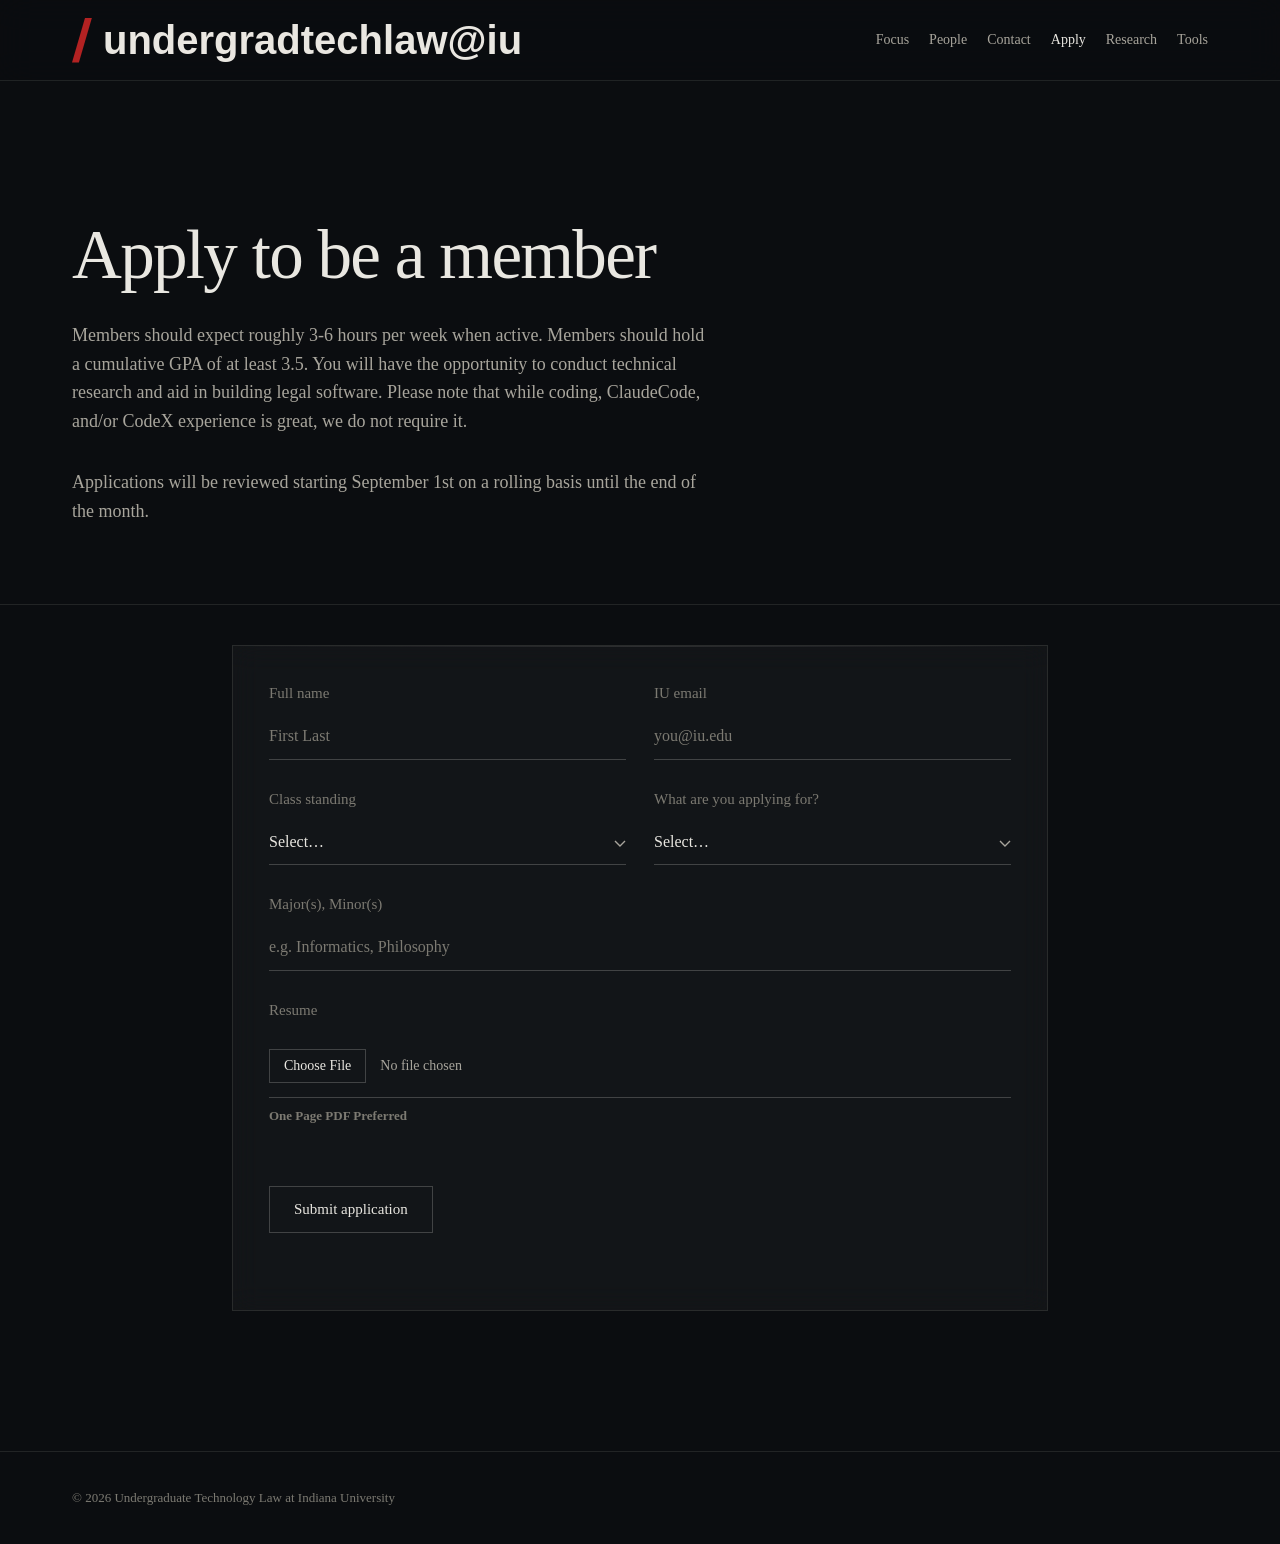
==== apply.html @ eb56303d "Update roster, application, and tracker UI" ====
<!doctype html>
<html lang="en">
<head>
<meta charset="utf-8">
<meta name="viewport" content="width=device-width, initial-scale=1">
<title>Apply · Undergraduate Technology Law at IU</title>
<meta name="description" content="Apply to join Undergraduate Technology Law at IU as a researcher or leadership member. Members should expect roughly 3-6 hours per week when active.">
<link rel="icon" href="/favicon.ico" sizes="any">
<link rel="icon" href="/assets/site-mark.svg" type="image/svg+xml">
<link rel="icon" href="/assets/favicon-32.png" sizes="32x32" type="image/png">
<link rel="icon" href="/assets/favicon-48.png" sizes="48x48" type="image/png">
<link rel="icon" href="/assets/favicon-96.png" sizes="96x96" type="image/png">
<link rel="icon" href="/assets/favicon-192.png" sizes="192x192" type="image/png">
<link rel="apple-touch-icon" href="/assets/apple-touch-icon.png">
<link rel="manifest" href="/site.webmanifest">
<meta name="theme-color" content="#0B0D10">
<link rel="canonical" href="https://www.undergradtechlaw.org/apply">
<meta property="og:type" content="website">
<meta property="og:site_name" content="Undergraduate Technology Law at IU">
<meta property="og:title" content="Apply · Undergraduate Technology Law at IU">
<meta property="og:description" content="Apply to join Undergraduate Technology Law at IU as a researcher or leadership member. Members should expect roughly 3-6 hours per week when active.">
<meta property="og:url" content="https://www.undergradtechlaw.org/apply">
<meta property="og:image" content="https://www.undergradtechlaw.org/assets/site-image.png">
<meta property="og:image:width" content="1200">
<meta property="og:image:height" content="630">
<meta property="og:image:alt" content="Red slash mark for Undergraduate Technology Law at IU">
<meta name="twitter:card" content="summary_large_image">
<meta name="twitter:title" content="Apply · Undergraduate Technology Law at IU">
<meta name="twitter:description" content="Apply to join as a researcher or leadership member. Members should expect roughly 3-6 hours per week when active.">
<meta name="twitter:image" content="https://www.undergradtechlaw.org/assets/site-image.png">
<meta name="twitter:image:alt" content="Red slash mark for Undergraduate Technology Law at IU">
<link rel="stylesheet" href="site-chrome.css">
</head>
<body>

<div class="bg" aria-hidden="true">
</div>

<header class="nav">
  <div class="wrap nav-inner">
    <a href="/" class="brand" aria-label="undergradtechlaw@iu">
      <span class="slash" aria-hidden="true"></span>
      <span class="name" data-hover-label="UTL@iu">undergradtechlaw@iu</span>
    </a>
    <nav class="nav-links">
      <a href="/#focus">Focus</a>
      <a href="/#people">People</a>
      <a href="/#contact">Contact</a>
      <a href="/apply" aria-current="page" style="color: var(--ink);">Apply</a>
      <a href="/research">Research</a>
      <a href="tools/">Tools</a>
    </nav>
  </div>
</header>

<section class="page-hero" data-screen-label="Apply Hero">
  <div class="wrap">
    <h1>Apply to be a member</h1>
    <p class="lead">Members should expect roughly 3-6 hours per week when active. Members should hold a cumulative GPA of at least 3.5. You will have the opportunity to conduct technical research and aid in building legal software. Please note that while coding, ClaudeCode, and/or CodeX experience is great, we do not require it.</p>
    <p class="lead">Applications will be reviewed starting September 1st on a rolling basis until the end of the month.</p>
  </div>
</section>

<section class="form-section" data-screen-label="Apply Form">
  <div class="wrap">
    <form class="form basin-form"
          name="membership"
          method="POST"
          action="https://usebasin.com/f/e2032128a50b"
          accept-charset="UTF-8"
          enctype="multipart/form-data">
      <input type="hidden" name="subject" value="New membership application">
      <p class="hp-field" aria-hidden="true">
        <label>Don't fill this out if you're human: <input name="_gotcha" tabindex="-1" autocomplete="off"></label>
      </p>

      <div class="row">
        <div class="field">
          <label for="m-name">Full name</label>
          <input id="m-name" name="name" type="text" placeholder="First Last" required="" autocomplete="name">
        </div>
        <div class="field">
          <label for="m-email">IU email</label>
          <input id="m-email" name="email" type="email" placeholder="you@iu.edu" required="" autocomplete="email">
        </div>
      </div>

      <div class="row">
        <div class="field">
          <label for="m-year">Class standing</label>
          <select id="m-year" name="class-standing" required="">
            <option value="" disabled="" selected="">Select…</option>
            <option value="Freshman">Freshman</option>
            <option value="Sophomore">Sophomore</option>
            <option value="Junior">Junior</option>
            <option value="Senior">Senior</option>
            <option value="Other">Other</option>
          </select>
        </div>
        <div class="field">
          <label for="m-track">What are you applying for?</label>
          <select id="m-track" name="application-track" required="">
            <option value="" disabled="" selected="">Select…</option>
            <option value="Researcher">Researcher</option>
            <option value="Leadership">Leadership</option>
          </select>
        </div>
      </div>

      <div class="field">
        <label for="m-major">Major(s), Minor(s)</label>
        <input id="m-major" name="major" type="text" placeholder="e.g. Informatics, Philosophy">
      </div>

      <div class="field file-field">
        <label for="m-resume">Resume</label>
        <input id="m-resume" name="resume" type="file" accept=".pdf,.doc,.docx" required="">
        <span class="file-hint"><strong>One Page PDF Preferred</strong></span>
      </div>

      <button class="submit" type="submit">
        <span>Submit application</span>
      </button>
      <div class="form-status" role="status" aria-live="polite"></div>
    </form>
  </div>
</section>

<footer>
  <div class="wrap foot-row">
    <span class="copyright">&copy; 2026 Undergraduate Technology Law at Indiana University</span>
  </div>
</footer>

<script src="site.js"></script>
</body>
</html>
---- site-chrome.css ----
/* ============================================================
   Shared chrome for Undergraduate Technology Law at IU
   Base tokens, background, nav, footer, type, forms.
   Used by index.html, apply.html, submit.html.
   ============================================================ */

:root {
  --bg: #0b0d10;
  --bg-base: #0b0d10;
  --bg-top: #12161b;
  --bg-bottom: #08090b;
  --bg-elev: #101317;
  --bg-rgb: 11, 13, 16;
  --ink: #e9e7e1;
  --ink-dim: #a8a59c;
  --ink-faint: #7c7a72;
  --gold: #c9a84c;
  --resolved: #a8a59c;
  --rule: rgba(233, 231, 225, 0.10);
  --rule-strong: rgba(233, 231, 225, 0.22);
  --glass-bg: rgba(233, 231, 225, 0.035);
  --glass-bg-hover: rgba(233, 231, 225, 0.07);
  --glass-border: rgba(233, 231, 225, 0.10);
  --glass-border-hover: rgba(233, 231, 225, 0.22);
  --glass-highlight: rgba(233, 231, 225, 0.12);
  --grain-opacity: 0.5;
  --serif: "Times New Roman", Times, Georgia, serif;
  --sans: "Times New Roman", Times, Georgia, serif;
  --mono: "Times New Roman", Times, Georgia, serif;
  --max: 1200px;
}

* { box-sizing: border-box; }
html { scroll-behavior: smooth; scroll-padding-top: 100px; }
@media (max-width: 760px) { html { scroll-padding-top: 132px; } }
@media (prefers-reduced-motion: reduce) { html { scroll-behavior: auto; } }
html, body { margin: 0; padding: 0; }
html { background: var(--bg); }
body {
  font-family: var(--sans);
  color: var(--ink);
  background: var(--bg);
  font-size: 16px;
  line-height: 1.55;
  font-weight: 400;
  -webkit-font-smoothing: antialiased;
  -moz-osx-font-smoothing: grayscale;
  overflow-x: hidden;
}

/* No rounded corners anywhere. Enforce globally. */
*, *::before, *::after { border-radius: 0 !important; }

a { color: inherit; text-decoration: none; }

.visually-hidden {
  position: absolute !important;
  width: 1px !important;
  height: 1px !important;
  padding: 0 !important;
  margin: -1px !important;
  overflow: hidden !important;
  clip: rect(0, 0, 0, 0) !important;
  white-space: nowrap !important;
  border: 0 !important;
}

/* Background */
.bg {
  position: fixed; inset: 0; z-index: -2;
  background:
    linear-gradient(180deg, rgba(255,255,255,0.025), transparent 260px),
    var(--bg-base);
}
.bg::after {
  content: "";
  position: absolute; inset: 0;
  background-image: url("data:image/svg+xml;utf8,<svg xmlns='http://www.w3.org/2000/svg' width='160' height='160'><filter id='n'><feTurbulence type='fractalNoise' baseFrequency='0.9' numOctaves='2' stitchTiles='stitch'/><feColorMatrix values='0 0 0 0 0.9 0 0 0 0 0.88 0 0 0 0 0.84 0 0 0 0.06 0'/></filter><rect width='100%25' height='100%25' filter='url(%23n)'/></svg>");
  opacity: var(--grain-opacity);
  mix-blend-mode: overlay;
  pointer-events: none;
}
/* Layout */
.wrap { max-width: var(--max); margin: 0 auto; padding: 0 32px; }
@media (max-width: 640px) { .wrap { padding: 0 20px; } }

/* Top nav */
.nav {
  position: sticky; top: 0; z-index: 50;
  background: rgba(var(--bg-rgb), 0.62);
  backdrop-filter: blur(18px) saturate(140%);
  -webkit-backdrop-filter: blur(18px) saturate(140%);
  border-bottom: 1px solid var(--rule);
}
.nav-inner {
  display: flex; align-items: center; justify-content: space-between;
  height: 80px;
}
.brand {
  display: inline-flex;
  align-items: center;
  gap: 11px;
  font-family: var(--serif);
  font-weight: 700;
  font-size: 40px;
  letter-spacing: 0;
  color: var(--ink);
  line-height: 1;
  perspective: 900px;
}
.brand:focus-visible {
  outline: 1px solid rgba(178, 34, 34, 0.62);
  outline-offset: 7px;
}
.brand .slash {
  width: 20px;
  height: 45px;
  background: #B22222;
  clip-path: polygon(65.6% 0, 100% 0, 34.4% 100%, 0 100%);
  flex-shrink: 0;
  transform-origin: 50% 50%;
  transition:
    transform 520ms cubic-bezier(0.22, 1, 0.36, 1),
    box-shadow 520ms cubic-bezier(0.22, 1, 0.36, 1),
    background 520ms cubic-bezier(0.22, 1, 0.36, 1);
}
.brand .name {
  position: relative;
  display: inline-block;
  font-family: "Helvetica Neue", Arial, sans-serif;
  letter-spacing: 0;
  color: var(--ink);
  white-space: nowrap;
  transition: color 360ms cubic-bezier(0.22, 1, 0.36, 1);
}
.brand .name::before {
  content: "";
  position: absolute;
  inset: -0.12em -0.24em;
  background: linear-gradient(
    110deg,
    transparent 0 34%,
    rgba(233, 231, 225, 0.12) 44%,
    rgba(178, 34, 34, 0.68) 51%,
    transparent 63% 100%
  );
  opacity: 0;
  pointer-events: none;
  transform: translateX(-28%) skewX(-16deg) scaleX(0.42);
  transform-origin: left center;
}
.brand .name::after {
  content: attr(data-hover-label);
  position: absolute;
  left: 0;
  top: 0;
  color: var(--ink);
  filter: blur(6px);
  opacity: 0;
  white-space: nowrap;
  pointer-events: none;
  text-shadow: 0 0 18px rgba(178, 34, 34, 0.34);
  transform: translate3d(-0.42em, 0.18em, 0) scale(0.94);
  transition:
    opacity 420ms cubic-bezier(0.22, 1, 0.36, 1),
    transform 520ms cubic-bezier(0.22, 1, 0.36, 1),
    filter 520ms cubic-bezier(0.22, 1, 0.36, 1);
}
.brand:hover .slash,
.brand:focus-visible .slash {
  background: #c62828;
  box-shadow: 9px 0 22px rgba(178, 34, 34, 0.34);
  transform: translateX(3px) skewX(-8deg) scaleY(0.96);
}
.brand:hover .name,
.brand:focus-visible .name {
  color: transparent;
}
.brand:hover .name::before,
.brand:focus-visible .name::before {
  animation: brand-scan 620ms cubic-bezier(0.22, 1, 0.36, 1) both;
}
.brand:hover .name::after,
.brand:focus-visible .name::after {
  filter: blur(0);
  opacity: 1;
  transform: translate3d(0, 0, 0) scale(1);
}
@keyframes brand-scan {
  0% {
    opacity: 0;
    transform: translateX(-30%) skewX(-16deg) scaleX(0.34);
  }
  36% {
    opacity: 1;
  }
  100% {
    opacity: 0;
    transform: translateX(78%) skewX(-16deg) scaleX(0.72);
  }
}
@media (prefers-reduced-motion: reduce) {
  .brand .slash,
  .brand .name,
  .brand .name::after {
    transition: none;
  }
  .brand:hover .name::before,
  .brand:focus-visible .name::before {
    animation: none;
  }
}
.nav-links {
  display: flex;
  align-items: center;
  gap: 20px;
  margin-left: auto;
  font-size: 14px;
  color: var(--ink-dim);
  font-family: var(--serif);
  letter-spacing: 0;
  text-transform: none;
}
.nav-links a {
  white-space: nowrap;
}
.nav-links a:hover { color: var(--ink); }
@media (max-width: 1040px) {
  .nav-inner {
    height: auto;
    min-height: 80px;
    flex-wrap: wrap;
    row-gap: 12px;
    padding-top: 16px;
    padding-bottom: 12px;
  }
  .nav-links {
    order: 3;
    width: 100%;
    margin-left: 0;
    padding: 10px 0 2px;
    gap: 18px;
    overflow-x: auto;
    border-top: 1px solid var(--rule);
    -webkit-overflow-scrolling: touch;
    scrollbar-width: none;
  }
  .nav-links::-webkit-scrollbar { display: none; }
  .nav-links a { flex: 0 0 auto; }
}
@media (max-width: 760px) {
  .nav-inner {
    height: auto;
    min-height: 72px;
  }
  .brand {
    gap: 8px;
    font-size: clamp(22px, 7vw, 32px);
    letter-spacing: 0;
  }
  .brand .slash {
    width: 0.5em;
    height: 1.125em;
  }
  .nav-links {
    gap: 16px;
    font-size: 13px;
  }
}
@media (max-width: 560px) {
  .brand .name {
    width: auto;
    max-width: calc(100vw - 72px);
    color: var(--ink);
    overflow: visible;
  }
  .brand .name::before,
  .brand .name::after {
    display: none;
  }
  .brand:hover .name,
  .brand:focus-visible .name {
    color: var(--ink);
  }
}

/* Type */
h1, h2, h3 { font-family: var(--serif); font-weight: 400; letter-spacing: -0.01em; margin: 0; }
h1 { font-size: clamp(40px, 5.4vw, 72px); line-height: 0.98; letter-spacing: -0.025em; }
h2 { font-size: clamp(28px, 3.4vw, 44px); line-height: 1; letter-spacing: -0.015em; }
h3 { font-size: 20px; line-height: 1.2; }

.eyebrow {
  font-family: var(--serif);
  font-size: 16px;
  text-transform: none;
  letter-spacing: 0;
  color: var(--ink-faint);
  font-weight: 400;
}
.lead { color: var(--ink-dim); font-size: 18px; line-height: 1.6; max-width: 640px; }
.small { font-size: 13px; color: var(--ink-dim); }
.mono { font-family: var(--serif); font-size: 14px; letter-spacing: 0; color: var(--ink-dim); }

/* Section scaffold */
section { padding: 120px 0; position: relative; }
section + section { border-top: 1px solid var(--rule); }
@media (max-width: 760px) { section { padding: 80px 0; } }

.sec-head {
  display: grid;
  grid-template-columns: 220px 1fr;
  gap: 64px;
  margin-bottom: 64px;
  align-items: baseline;
}
.sec-head .label .eyebrow { display: block; margin-bottom: 8px; }
.sec-head .label .num { font-family: var(--serif); font-size: 14px; color: var(--ink-faint); letter-spacing: 0; }
@media (max-width: 760px) {
  .sec-head { grid-template-columns: 1fr; gap: 16px; margin-bottom: 40px; }
}

/* Forms (shared with index.html inquiry form) */
.form {
  background: var(--glass-bg);
  backdrop-filter: blur(14px) saturate(140%);
  -webkit-backdrop-filter: blur(14px) saturate(140%);
  border: 1px solid var(--glass-border);
  padding: 36px;
  position: relative;
}
.form::before {
  content: ""; position: absolute; left: 0; right: 0; top: 0; height: 1px;
  background: linear-gradient(to right, transparent, var(--glass-highlight), transparent);
}
.form label {
  font-family: var(--serif);
  font-size: 15px;
  letter-spacing: 0;
  text-transform: none;
  color: var(--ink-faint);
  display: block;
  margin-bottom: 12px;
}
.form input, .form textarea, .form select {
  width: 100%;
  background: transparent;
  color: var(--ink);
  border: 0;
  border-bottom: 1px solid var(--rule-strong);
  padding: 10px 0 14px;
  font-family: var(--serif);
  font-size: 16px;
  outline: none;
  resize: none;
  -webkit-appearance: none;
  appearance: none;
}
.form select {
  background-image: url("data:image/svg+xml;utf8,<svg xmlns='http://www.w3.org/2000/svg' viewBox='0 0 12 8' width='12' height='8'><path d='M1 1l5 5 5-5' stroke='%23a8a59c' fill='none' stroke-width='1.4'/></svg>");
  background-repeat: no-repeat;
  background-position: right 0 center;
  padding-right: 24px;
}
.form select option { background: var(--bg-elev); color: var(--ink); }
.form textarea { min-height: 120px; line-height: 1.55; }
.form input::placeholder, .form textarea::placeholder { color: var(--ink-faint); }
.form input:focus, .form textarea:focus, .form select:focus { border-bottom-color: var(--ink-dim); }
.form .field { margin-bottom: 28px; }
.form .field:last-of-type { margin-bottom: 0; }
.form .row { display: grid; grid-template-columns: 1fr 1fr; gap: 28px; }
@media (max-width: 640px) { .form .row { grid-template-columns: 1fr; gap: 0; }
  .form .row .field { margin-bottom: 28px; } }

/* File input */
.form .file-field input[type="file"] {
  padding: 14px 0;
  font-family: var(--serif);
  font-size: 14px;
  color: var(--ink-dim);
  cursor: pointer;
}
.form .file-field input[type="file"]::file-selector-button,
.form .file-field input[type="file"]::-webkit-file-upload-button {
  appearance: none;
  background: transparent;
  color: var(--ink);
  border: 1px solid var(--rule-strong);
  padding: 8px 14px;
  margin-right: 14px;
  font-family: var(--serif);
  font-size: 14px;
  letter-spacing: 0;
  text-transform: none;
  cursor: pointer;
  transition: background 220ms ease, border-color 220ms ease;
}
.form .file-field input[type="file"]::file-selector-button:hover,
.form .file-field input[type="file"]::-webkit-file-upload-button:hover {
  background: rgba(255,255,255,0.04);
  border-color: var(--glass-border-hover);
}
.form .file-hint {
  font-family: var(--serif);
  font-size: 13px;
  letter-spacing: 0;
  text-transform: none;
  color: var(--ink-faint);
  margin-top: 8px;
  display: block;
}

.form .submit {
  margin-top: 32px;
  background: transparent;
  color: var(--ink);
  border: 1px solid var(--rule-strong);
  padding: 14px 24px;
  font-family: var(--serif);
  font-size: 15px;
  letter-spacing: 0;
  text-transform: none;
  cursor: pointer;
  transition: background 220ms ease, border-color 220ms ease, opacity 220ms ease;
  display: inline-flex; align-items: center; gap: 12px;
}
.form .submit:hover { background: rgba(255,255,255,0.04); border-color: var(--glass-border-hover); }
.form .submit:disabled { opacity: 0.5; cursor: progress; }
/* Honeypot. Never visible to real users. */
.hp-field { position: absolute; left: -9999px; top: auto; width: 1px; height: 1px; overflow: hidden; }

/* form status + success */
.form-status {
  margin-top: 20px;
  font-family: var(--serif);
  font-size: 14px;
  letter-spacing: 0;
  line-height: 1.5;
  min-height: 1.5em;
}
.form-status.is-error { color: #e88; }
.form-success {
  background: var(--glass-bg);
  border: 1px solid var(--glass-border);
  padding: 36px;
  position: relative;
}
.form-success::before {
  content: ""; position: absolute; left: 0; right: 0; top: 0; height: 1px;
  background: linear-gradient(to right, transparent, var(--glass-highlight), transparent);
}
.form-success .eyebrow-tag {
  display: inline-block;
  font-family: var(--serif);
  font-size: 14px;
  letter-spacing: 0;
  text-transform: none;
  color: var(--ink);
  border: 1px solid var(--rule-strong);
  padding: 5px 10px;
  margin-bottom: 18px;
}
.form-success p { margin: 0; color: var(--ink-dim); line-height: 1.6; max-width: 520px; }
.form-success p + p { margin-top: 12px; }

/* Page hero (used by apply/submit) */
.page-hero { padding-top: 140px; padding-bottom: 60px; }
.page-hero .eyebrow { display: inline-block; margin-bottom: 28px; }
.page-hero h1 { max-width: 920px; }
.page-hero .lead { margin-top: 32px; }

/* Form section layout */
.form-section { padding-top: 40px; padding-bottom: 140px; }
.form-section .wrap { max-width: 880px; }
@media (max-width: 760px) { .form-section { padding-bottom: 80px; } }

/* Footer */
footer {
  border-top: 1px solid var(--rule);
  padding: 36px 0;
  margin-top: 0;
}
.foot-row {
  display: flex; align-items: center; justify-content: space-between;
  gap: 24px;
  flex-wrap: wrap;
  font-family: var(--serif);
  font-size: 13px;
  letter-spacing: 0;
  text-transform: none;
  color: var(--ink-faint);
}
.foot-row a { color: var(--ink-dim); }
.foot-row a:hover { color: var(--ink); }
.foot-row .links { display: flex; gap: 28px; }
.foot-row .copyright {
  font-family: var(--serif);
  font-size: 13px;
  letter-spacing: 0;
  text-transform: none;
  color: var(--ink-faint);
}
.foot-row .disclosure {
  font-family: var(--serif);
  font-size: 13px;
  letter-spacing: 0;
  text-transform: none;
  color: var(--ink-faint);
}
@media (max-width: 640px) { .foot-row { flex-direction: column; align-items: flex-start; } }
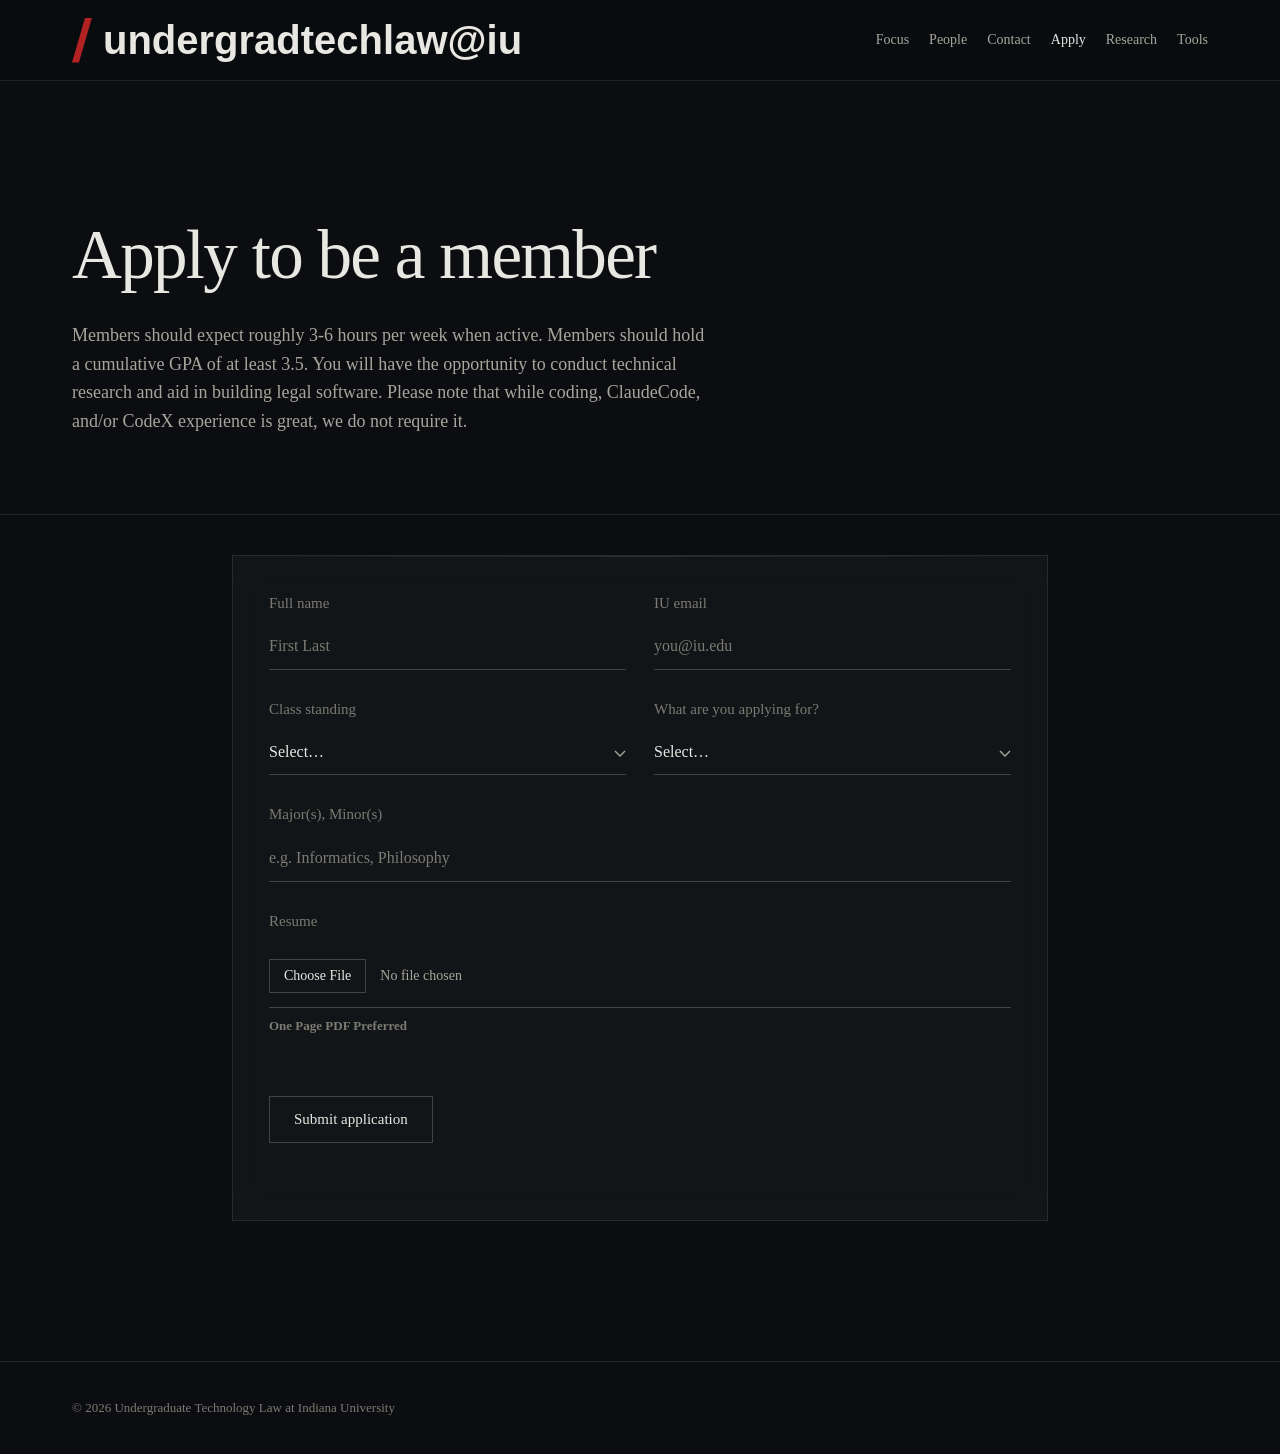
==== commit 712e2cfb: "Simplify application call to action and remove review dates" ====
--- a/apply.html
+++ b/apply.html
@@ -57,7 +57,6 @@
   <div class="wrap">
     <h1>Apply to be a member</h1>
     <p class="lead">Members should expect roughly 3-6 hours per week when active. Members should hold a cumulative GPA of at least 3.5. You will have the opportunity to conduct technical research and aid in building legal software. Please note that while coding, ClaudeCode, and/or CodeX experience is great, we do not require it.</p>
-    <p class="lead">Applications will be reviewed starting September 1st on a rolling basis until the end of the month.</p>
   </div>
 </section>
 
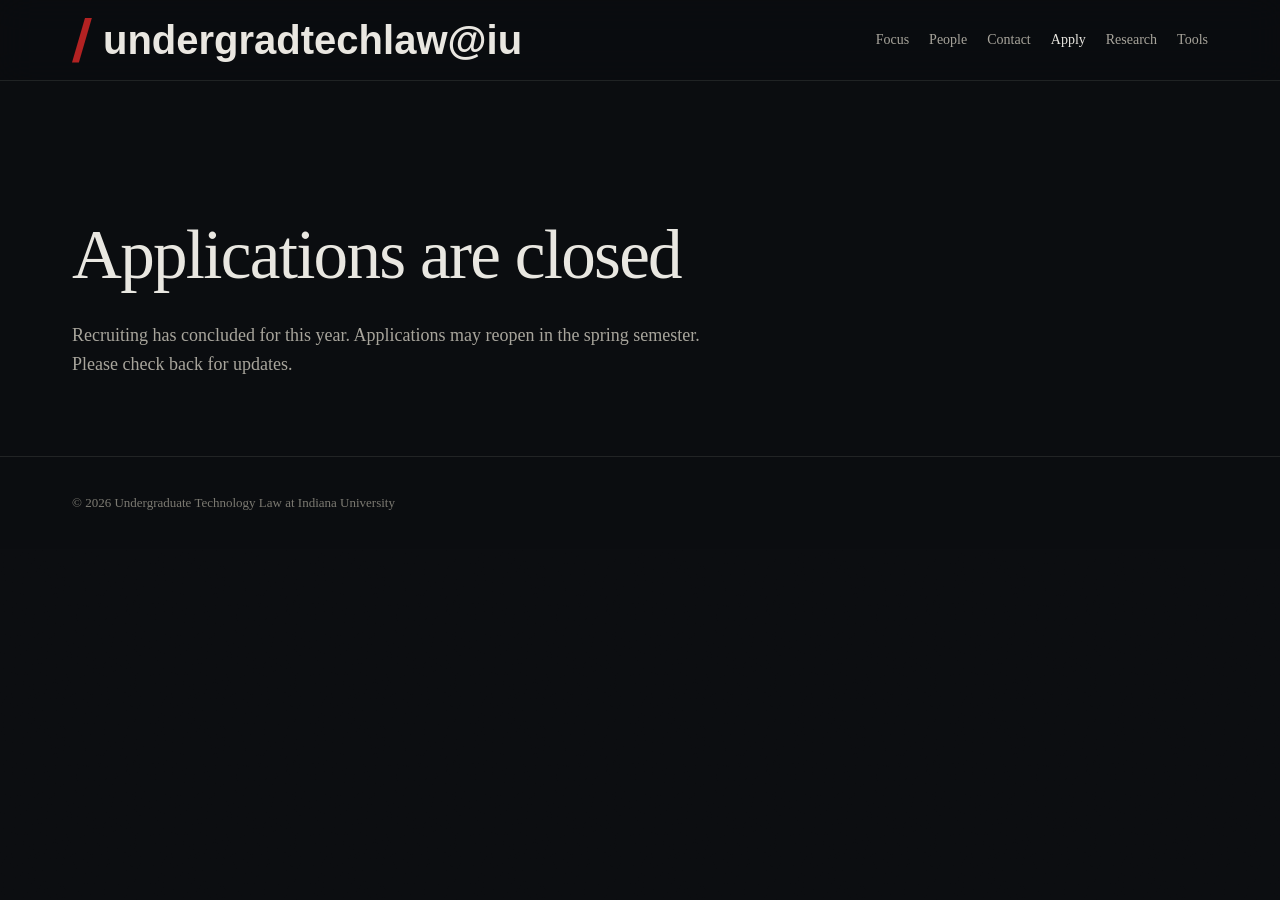
==== commit 4d193ac2: "Close recruiting with possible spring reopening notice" ====
--- a/apply.html
+++ b/apply.html
@@ -4,7 +4,7 @@
 <meta charset="utf-8">
 <meta name="viewport" content="width=device-width, initial-scale=1">
 <title>Apply · Undergraduate Technology Law at IU</title>
-<meta name="description" content="Apply to join Undergraduate Technology Law at IU as a researcher or leadership member. Members should expect roughly 3-6 hours per week when active.">
+<meta name="description" content="Recruiting at Undergraduate Technology Law at IU has concluded for this year. Applications may reopen in the spring semester.">
 <link rel="icon" href="/favicon.ico" sizes="any">
 <link rel="icon" href="/assets/site-mark.svg" type="image/svg+xml">
 <link rel="icon" href="/assets/favicon-32.png" sizes="32x32" type="image/png">
@@ -18,7 +18,7 @@
 <meta property="og:type" content="website">
 <meta property="og:site_name" content="Undergraduate Technology Law at IU">
 <meta property="og:title" content="Apply · Undergraduate Technology Law at IU">
-<meta property="og:description" content="Apply to join Undergraduate Technology Law at IU as a researcher or leadership member. Members should expect roughly 3-6 hours per week when active.">
+<meta property="og:description" content="Recruiting at Undergraduate Technology Law at IU has concluded for this year. Applications may reopen in the spring semester.">
 <meta property="og:url" content="https://www.undergradtechlaw.org/apply">
 <meta property="og:image" content="https://www.undergradtechlaw.org/assets/site-image.png">
 <meta property="og:image:width" content="1200">
@@ -26,7 +26,7 @@
 <meta property="og:image:alt" content="Red slash mark for Undergraduate Technology Law at IU">
 <meta name="twitter:card" content="summary_large_image">
 <meta name="twitter:title" content="Apply · Undergraduate Technology Law at IU">
-<meta name="twitter:description" content="Apply to join as a researcher or leadership member. Members should expect roughly 3-6 hours per week when active.">
+<meta name="twitter:description" content="Recruiting at Undergraduate Technology Law at IU has concluded for this year. Applications may reopen in the spring semester.">
 <meta name="twitter:image" content="https://www.undergradtechlaw.org/assets/site-image.png">
 <meta name="twitter:image:alt" content="Red slash mark for Undergraduate Technology Law at IU">
 <link rel="stylesheet" href="site-chrome.css">
@@ -55,73 +55,8 @@
 
 <section class="page-hero" data-screen-label="Apply Hero">
   <div class="wrap">
-    <h1>Apply to be a member</h1>
-    <p class="lead">Members should expect roughly 3-6 hours per week when active. Members should hold a cumulative GPA of at least 3.5. You will have the opportunity to conduct technical research and aid in building legal software. Please note that while coding, ClaudeCode, and/or CodeX experience is great, we do not require it.</p>
-  </div>
-</section>
-
-<section class="form-section" data-screen-label="Apply Form">
-  <div class="wrap">
-    <form class="form basin-form"
-          name="membership"
-          method="POST"
-          action="https://usebasin.com/f/e2032128a50b"
-          accept-charset="UTF-8"
-          enctype="multipart/form-data">
-      <input type="hidden" name="subject" value="New membership application">
-      <p class="hp-field" aria-hidden="true">
-        <label>Don't fill this out if you're human: <input name="_gotcha" tabindex="-1" autocomplete="off"></label>
-      </p>
-
-      <div class="row">
-        <div class="field">
-          <label for="m-name">Full name</label>
-          <input id="m-name" name="name" type="text" placeholder="First Last" required="" autocomplete="name">
-        </div>
-        <div class="field">
-          <label for="m-email">IU email</label>
-          <input id="m-email" name="email" type="email" placeholder="you@iu.edu" required="" autocomplete="email">
-        </div>
-      </div>
-
-      <div class="row">
-        <div class="field">
-          <label for="m-year">Class standing</label>
-          <select id="m-year" name="class-standing" required="">
-            <option value="" disabled="" selected="">Select…</option>
-            <option value="Freshman">Freshman</option>
-            <option value="Sophomore">Sophomore</option>
-            <option value="Junior">Junior</option>
-            <option value="Senior">Senior</option>
-            <option value="Other">Other</option>
-          </select>
-        </div>
-        <div class="field">
-          <label for="m-track">What are you applying for?</label>
-          <select id="m-track" name="application-track" required="">
-            <option value="" disabled="" selected="">Select…</option>
-            <option value="Researcher">Researcher</option>
-            <option value="Leadership">Leadership</option>
-          </select>
-        </div>
-      </div>
-
-      <div class="field">
-        <label for="m-major">Major(s), Minor(s)</label>
-        <input id="m-major" name="major" type="text" placeholder="e.g. Informatics, Philosophy">
-      </div>
-
-      <div class="field file-field">
-        <label for="m-resume">Resume</label>
-        <input id="m-resume" name="resume" type="file" accept=".pdf,.doc,.docx" required="">
-        <span class="file-hint"><strong>One Page PDF Preferred</strong></span>
-      </div>
-
-      <button class="submit" type="submit">
-        <span>Submit application</span>
-      </button>
-      <div class="form-status" role="status" aria-live="polite"></div>
-    </form>
+    <h1>Applications are closed</h1>
+    <p class="lead">Recruiting has concluded for this year. Applications may reopen in the spring semester. Please check back for updates.</p>
   </div>
 </section>
 
